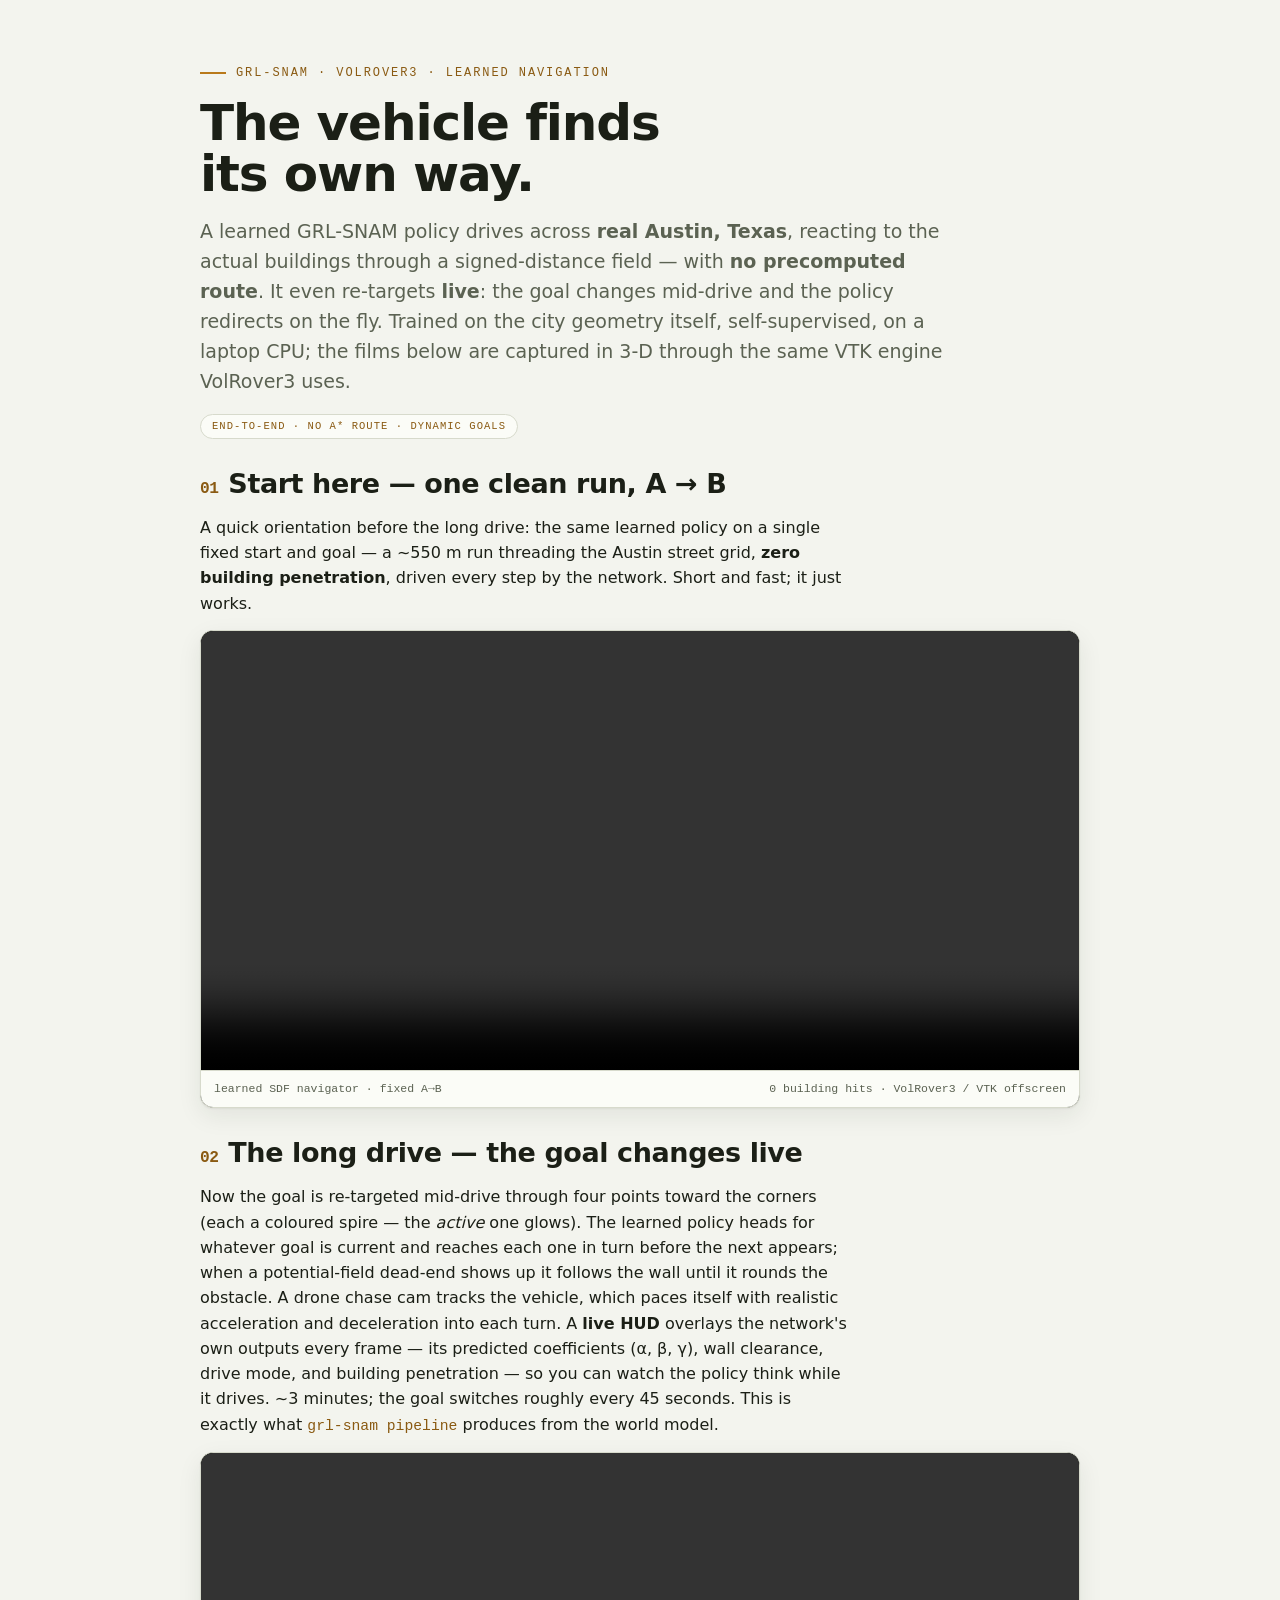
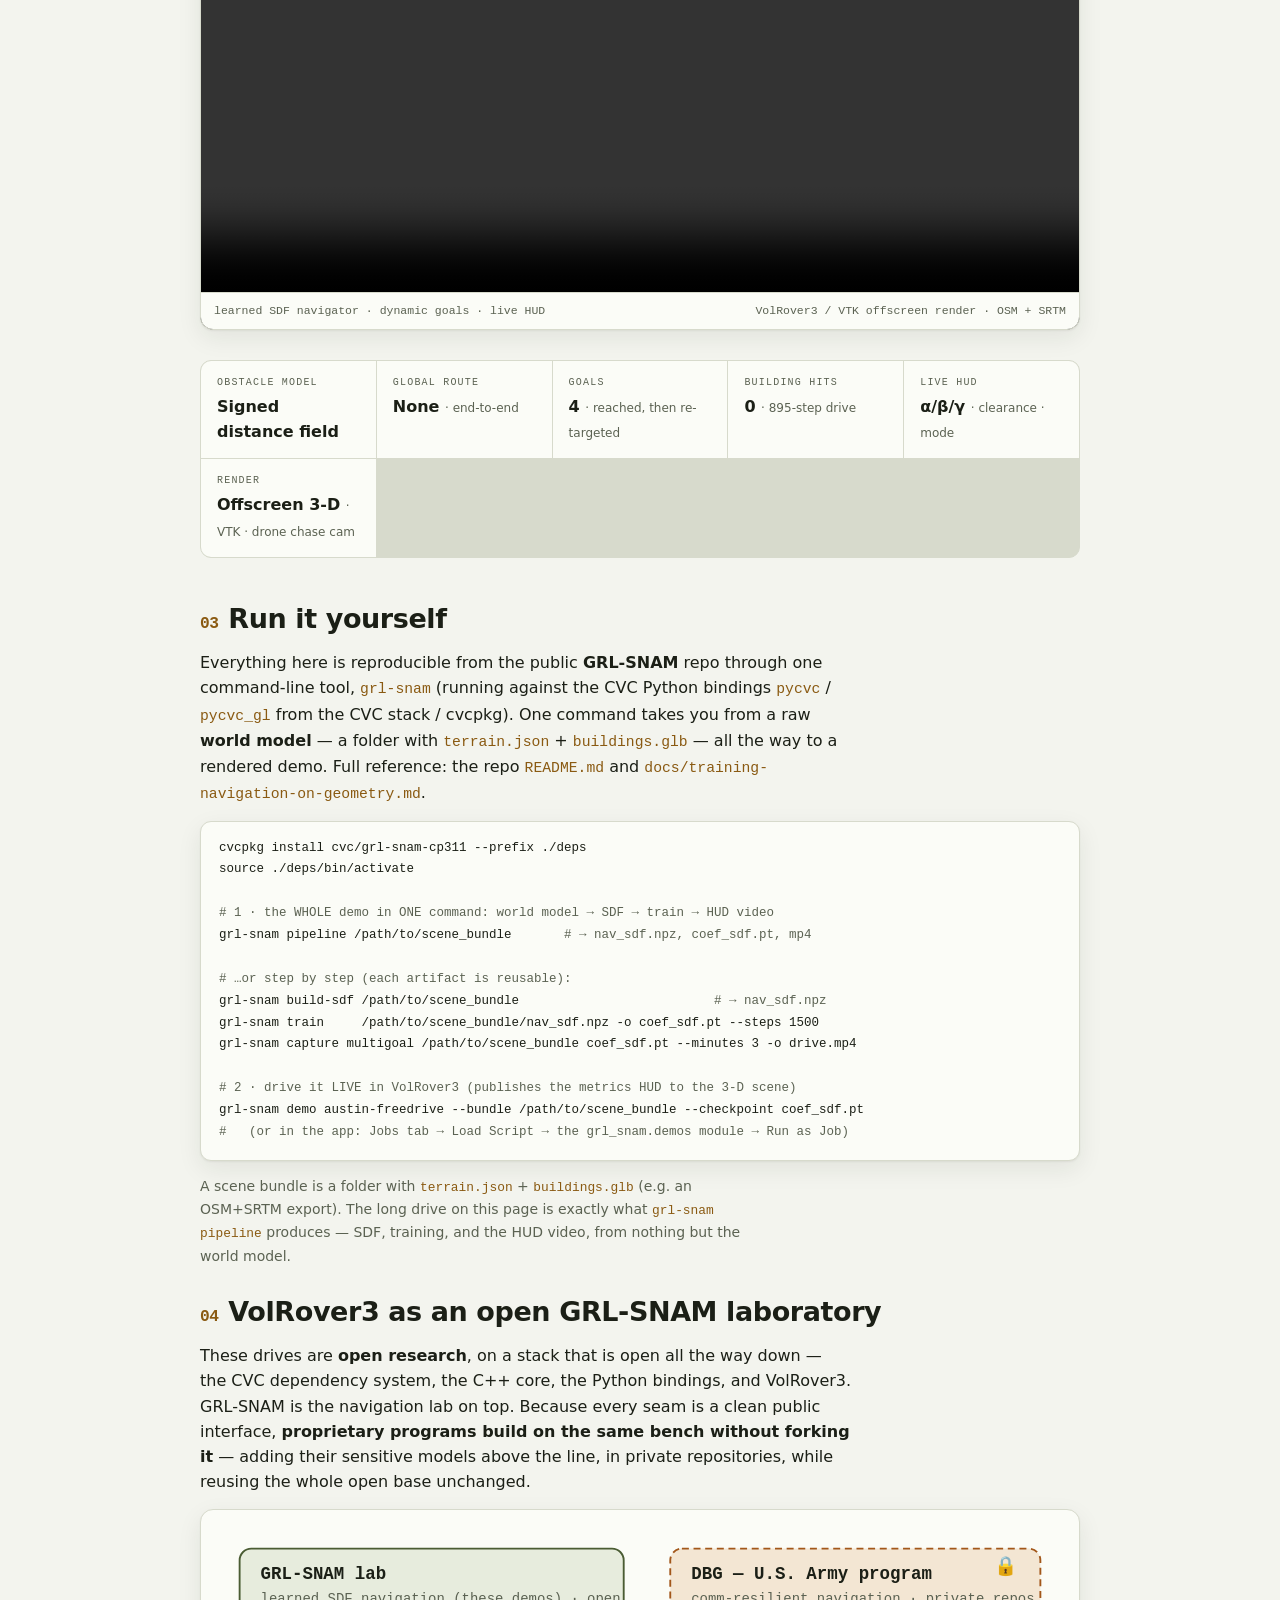
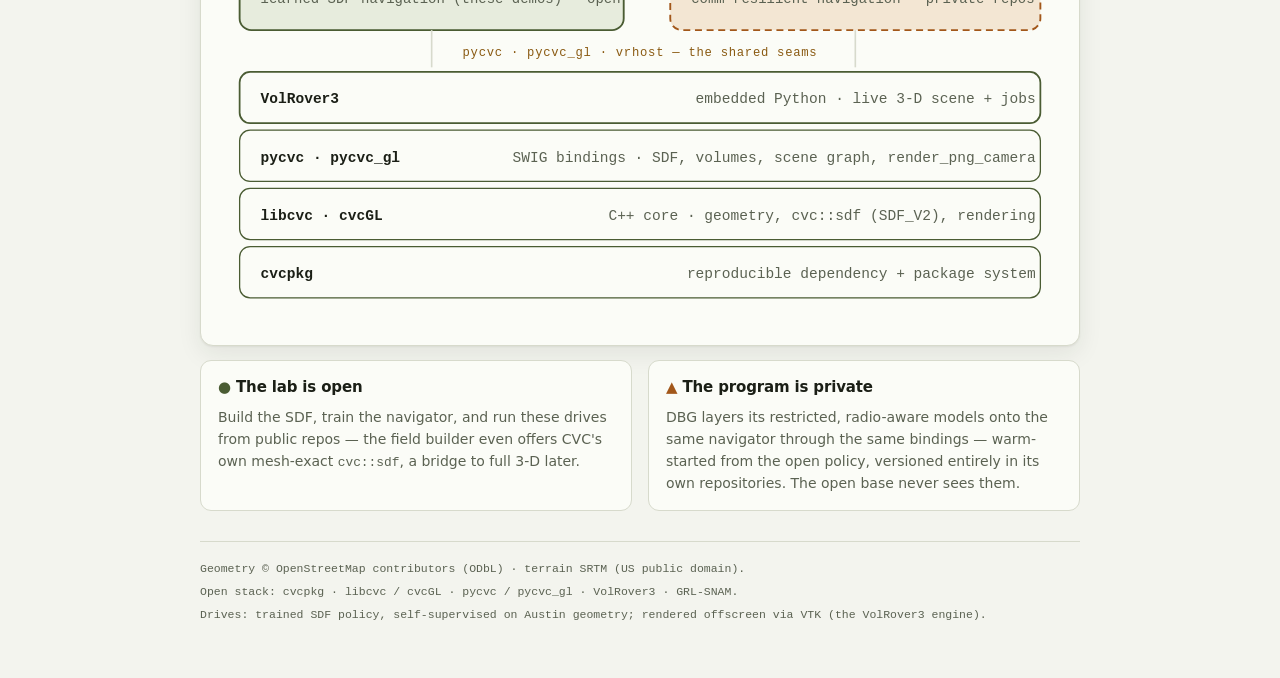
==== 2026-07-grl-snam-cli-demo/index.html @ 275361f1 "GRL-SNAM demo deliverables site: CLI+HUD demo, fog of war, city-scale squads, poster + project page" ====
<!doctype html>
<html lang="en"><head><meta charset="utf-8"><meta name="viewport" content="width=device-width,initial-scale=1">
<title>GRL-SNAM — learned navigation on real Austin (VolRover3)</title>
<style>
  :root{
    --ground:#f3f4ee; --card:#fbfcf7; --ink:#1b1f16; --muted:#5b6252; --line:#d7dacc;
    --accent:#b9791a; --accent-ink:#8a5a12; --open:#4a5c33; --open-soft:#e7ecdd; --prop:#a2571a; --prop-soft:#f3e6d3;
    --shadow:0 1px 2px rgba(28,34,20,.06),0 8px 24px rgba(28,34,20,.08);
    --mono:ui-monospace,"SF Mono",Menlo,Consolas,monospace; --sans:system-ui,-apple-system,"Segoe UI",Roboto,Helvetica,Arial,sans-serif;
  }
  @media (prefers-color-scheme:dark){:root{--ground:#111409;--card:#1c2114;--ink:#edf0e4;--muted:#9aa389;--line:#2b3120;
    --accent:#e0a63e;--accent-ink:#eab857;--open:#7c9750;--open-soft:#20281440;--prop:#e0a63e;--prop-soft:#3a2c1040;
    --shadow:0 1px 2px rgba(0,0,0,.4),0 10px 30px rgba(0,0,0,.5);}}
  *{box-sizing:border-box} body{margin:0}
  .wrap{background:var(--ground);color:var(--ink);font-family:var(--sans);line-height:1.58;padding:clamp(22px,5vw,64px) 20px;display:flex;justify-content:center}
  .col{width:100%;max-width:880px;display:flex;flex-direction:column;gap:30px}
  .eyebrow{font-family:var(--mono);font-size:12px;letter-spacing:.16em;text-transform:uppercase;color:var(--accent-ink);display:flex;align-items:center;gap:10px}
  .eyebrow::before{content:"";width:26px;height:2px;background:var(--accent);display:inline-block}
  h1{font-size:clamp(30px,5.4vw,50px);line-height:1.03;letter-spacing:-.022em;font-weight:800;margin:0;text-wrap:balance;max-width:15ch}
  .lede{font-size:clamp(16px,2.2vw,19px);color:var(--muted);margin:0;max-width:62ch}
  h2{font-size:clamp(21px,3vw,27px);line-height:1.12;letter-spacing:-.015em;margin:0 0 2px;text-wrap:balance}
  h2 .n{font-family:var(--mono);font-size:.6em;color:var(--accent-ink);font-weight:600;margin-right:.6em}
  h3{margin:0 0 6px;font-size:15px;letter-spacing:-.01em}
  section{display:flex;flex-direction:column;gap:14px} p{margin:0;max-width:64ch}
  .tag{display:inline-block;font-family:var(--mono);font-size:10.5px;letter-spacing:.1em;text-transform:uppercase;color:var(--accent-ink);border:1px solid var(--line);border-radius:20px;padding:3px 11px;background:var(--card)}
  figure{margin:0} .screen{border:1px solid var(--line);border-radius:13px;overflow:hidden;box-shadow:var(--shadow);background:#0c0f08}
  video{display:block;width:100%;height:auto;background:#0c0f08}
  .caption{font-family:var(--mono);font-size:11.5px;color:var(--muted);padding:9px 13px;border-top:1px solid var(--line);background:var(--card);display:flex;justify-content:space-between;gap:12px;flex-wrap:wrap}
  .specs{display:grid;grid-template-columns:repeat(auto-fit,minmax(150px,1fr));gap:1px;background:var(--line);border:1px solid var(--line);border-radius:11px;overflow:hidden}
  .spec{background:var(--card);padding:14px 16px;display:flex;flex-direction:column;gap:3px}
  .spec dt{font-family:var(--mono);font-size:10px;letter-spacing:.12em;text-transform:uppercase;color:var(--muted)}
  .spec dd{margin:0;font-size:16px;font-weight:700;font-variant-numeric:tabular-nums}
  .spec dd small{font-weight:500;color:var(--muted);font-size:12px}
  .board{background:var(--card);border:1px solid var(--line);border-radius:13px;padding:20px;box-shadow:var(--shadow)}
  .board svg{display:block;width:100%;height:auto} .board svg text{font-family:var(--mono)}
  .sv-prop{fill:var(--prop-soft);stroke:var(--prop)} .sv-open{fill:var(--open-soft);stroke:var(--open)}
  .sv-band{fill:var(--card);stroke:var(--open)} .sv-seam{stroke:var(--line)}
  .t-ink{fill:var(--ink)} .t-mut{fill:var(--muted)} .t-acc{fill:var(--accent-ink)}
  .cols{display:grid;grid-template-columns:1fr 1fr;gap:16px} @media(max-width:560px){.cols{grid-template-columns:1fr}}
  .mini{background:var(--card);border:1px solid var(--line);border-radius:11px;padding:15px 17px} .mini p{font-size:14px;color:var(--muted)}
  .mini.open h3::before{content:"● ";color:var(--open)} .mini.prop h3::before{content:"▲ ";color:var(--prop)}
  .foot{font-family:var(--mono);font-size:11.5px;color:var(--muted);border-top:1px solid var(--line);padding-top:18px;display:flex;flex-direction:column;gap:5px}
  .mono{font-family:var(--mono);font-size:.92em;color:var(--accent-ink)}
  pre{margin:0;overflow-x:auto;background:var(--card);border:1px solid var(--line);border-radius:11px;padding:16px 18px;box-shadow:var(--shadow);font-family:var(--mono);font-size:12.5px;line-height:1.75;color:var(--ink);white-space:pre}
  pre .c{color:var(--muted)}
</style></head>
<body><div class="wrap"><div class="col">

  <header style="display:flex;flex-direction:column;gap:15px">
    <div class="eyebrow">GRL-SNAM · VolRover3 · learned navigation</div>
    <h1>The vehicle finds its own way.</h1>
    <p class="lede">A learned GRL-SNAM policy drives across <b>real Austin, Texas</b>, reacting to the
      actual buildings through a signed-distance field — with <b>no precomputed route</b>. It even
      re-targets <b>live</b>: the goal changes mid-drive and the policy redirects on the fly. Trained
      on the city geometry itself, self-supervised, on a laptop CPU; the films below are captured in
      3-D through the same VTK engine VolRover3 uses.</p>
    <div><span class="tag">End-to-end · no A* route · dynamic goals</span></div>
  </header>

  <section>
    <h2><span class="n">01</span>Start here — one clean run, A → B</h2>
    <p>A quick orientation before the long drive: the same learned policy on a single fixed start and
      goal — a ~550&nbsp;m run threading the Austin street grid, <b>zero building penetration</b>,
      driven every step by the network. Short and fast; it just works.</p>
    <figure class="screen">
      <video controls autoplay muted loop playsinline preload="metadata"><source src="austin_single_drive.mp4" type="video/mp4"></video>
      <figcaption class="caption"><span>learned SDF navigator · fixed A→B</span><span>0 building hits · VolRover3 / VTK offscreen</span></figcaption>
    </figure>
  </section>

  <section>
    <h2><span class="n">02</span>The long drive — the goal changes live</h2>
    <p>Now the goal is re-targeted mid-drive through four points toward the corners (each a coloured
      spire — the <em>active</em> one glows). The learned policy heads for whatever goal is current and
      reaches each one in turn before the next appears; when a potential-field dead-end shows up it
      follows the wall until it rounds the obstacle. A drone chase cam tracks the vehicle, which paces
      itself with realistic acceleration and deceleration into each turn. A <b>live HUD</b> overlays the
      network's own outputs every frame — its predicted coefficients (α, β, γ), wall clearance, drive
      mode, and building penetration — so you can watch the policy think while it drives. ~3&nbsp;minutes;
      the goal switches roughly every 45&nbsp;seconds. This is exactly what
      <span class="mono">grl-snam&nbsp;pipeline</span> produces from the world model.</p>
    <figure class="screen">
      <video controls muted loop playsinline preload="metadata"><source src="austin_multigoal_freedrive.mp4" type="video/mp4"></video>
      <figcaption class="caption"><span>learned SDF navigator · dynamic goals · live HUD</span><span>VolRover3 / VTK offscreen render · OSM + SRTM</span></figcaption>
    </figure>
    <dl class="specs">
      <div class="spec"><dt>Obstacle model</dt><dd>Signed distance field</dd></div>
      <div class="spec"><dt>Global route</dt><dd>None <small>· end-to-end</small></dd></div>
      <div class="spec"><dt>Goals</dt><dd>4 <small>· reached, then re-targeted</small></dd></div>
      <div class="spec"><dt>Building hits</dt><dd>0 <small>· 895-step drive</small></dd></div>
      <div class="spec"><dt>Live HUD</dt><dd>α/β/γ <small>· clearance · mode</small></dd></div>
      <div class="spec"><dt>Render</dt><dd>Offscreen 3-D <small>· VTK · drone chase cam</small></dd></div>
    </dl>
  </section>

  <section>
    <h2><span class="n">03</span>Run it yourself</h2>
    <p>Everything here is reproducible from the public <b>GRL-SNAM</b> repo through one command-line
      tool, <span class="mono">grl-snam</span> (running against the CVC Python bindings
      <span class="mono">pycvc</span> / <span class="mono">pycvc_gl</span> from the CVC stack / cvcpkg).
      One command takes you from a raw <b>world model</b> — a folder with
      <span class="mono">terrain.json</span> + <span class="mono">buildings.glb</span> — all the way to a
      rendered demo. Full reference: the repo <span class="mono">README.md</span> and
      <span class="mono">docs/training-navigation-on-geometry.md</span>.</p>
    <pre>cvcpkg install cvc/grl-snam-cp311 --prefix ./deps
source ./deps/bin/activate

<span class="c"># 1 · the WHOLE demo in ONE command: world model → SDF → train → HUD video</span>
grl-snam pipeline /path/to/scene_bundle       <span class="c"># → nav_sdf.npz, coef_sdf.pt, mp4</span>

<span class="c"># …or step by step (each artifact is reusable):</span>
grl-snam build-sdf /path/to/scene_bundle                          <span class="c"># → nav_sdf.npz</span>
grl-snam train     /path/to/scene_bundle/nav_sdf.npz -o coef_sdf.pt --steps 1500
grl-snam capture multigoal /path/to/scene_bundle coef_sdf.pt --minutes 3 -o drive.mp4

<span class="c"># 2 · drive it LIVE in VolRover3 (publishes the metrics HUD to the 3-D scene)</span>
grl-snam demo austin-freedrive --bundle /path/to/scene_bundle --checkpoint coef_sdf.pt
<span class="c">#   (or in the app: Jobs tab → Load Script → the grl_snam.demos module → Run as Job)</span></pre>
    <p style="font-size:14px;color:var(--muted)">A scene bundle is a folder with <span class="mono">terrain.json</span> +
      <span class="mono">buildings.glb</span> (e.g. an OSM+SRTM export). The long drive on this page is exactly
      what <span class="mono">grl-snam pipeline</span> produces — SDF, training, and the HUD video, from
      nothing but the world model.</p>
  </section>

  <section>
    <h2><span class="n">04</span>VolRover3 as an open GRL-SNAM laboratory</h2>
    <p>These drives are <b>open research</b>, on a stack that is open all the way down — the CVC
      dependency system, the C++ core, the Python bindings, and VolRover3. GRL-SNAM is the navigation
      lab on top. Because every seam is a clean public interface, <b>proprietary programs build on the
      same bench without forking it</b> — adding their sensitive models above the line, in private
      repositories, while reusing the whole open base unchanged.</p>
    <div class="board">
      <svg viewBox="0 0 720 340" role="img" aria-label="Layered architecture: open CVC/GRL-SNAM platform with proprietary work on top">
        <rect class="sv-prop" x="386" y="16" width="318" height="70" rx="10" stroke-width="1.6" stroke-dasharray="6 4"/>
        <text class="t-ink" x="404" y="42" font-size="15" font-weight="700">DBG — U.S. Army program</text>
        <text class="t-mut" x="404" y="63" font-size="12">comm-resilient navigation · private repos</text>
        <text x="684" y="36" font-size="16" text-anchor="end">🔒</text>
        <rect class="sv-open" x="16" y="16" width="330" height="70" rx="10" stroke-width="1.6"/>
        <text class="t-ink" x="34" y="42" font-size="15" font-weight="700">GRL-SNAM lab</text>
        <text class="t-mut" x="34" y="63" font-size="12">learned SDF navigation (these demos) · open</text>
        <line class="sv-seam" x1="181" y1="86" x2="181" y2="118" stroke-width="1.4"/>
        <line class="sv-seam" x1="545" y1="86" x2="545" y2="118" stroke-width="1.4"/>
        <text class="t-acc" x="360" y="108" text-anchor="middle" font-size="10.5" letter-spacing=".06em">pycvc · pycvc_gl · vrhost — the shared seams</text>
        <rect class="sv-band" x="16" y="122" width="688" height="44" rx="9" stroke-width="1.5"/>
        <text class="t-ink" x="34" y="149" font-size="12.5" font-weight="700">VolRover3</text>
        <text class="t-mut" x="700" y="149" font-size="12.5" text-anchor="end">embedded Python · live 3-D scene + jobs</text>
        <rect class="sv-band" x="16" y="172" width="688" height="44" rx="9" stroke-width="1.1"/>
        <text class="t-ink" x="34" y="199" font-size="12.5" font-weight="700">pycvc · pycvc_gl</text>
        <text class="t-mut" x="700" y="199" font-size="12.5" text-anchor="end">SWIG bindings · SDF, volumes, scene graph, render_png_camera</text>
        <rect class="sv-band" x="16" y="222" width="688" height="44" rx="9" stroke-width="1.1"/>
        <text class="t-ink" x="34" y="249" font-size="12.5" font-weight="700">libcvc · cvcGL</text>
        <text class="t-mut" x="700" y="249" font-size="12.5" text-anchor="end">C++ core · geometry, cvc::sdf (SDF_V2), rendering</text>
        <rect class="sv-band" x="16" y="272" width="688" height="44" rx="9" stroke-width="1.1"/>
        <text class="t-ink" x="34" y="299" font-size="12.5" font-weight="700">cvcpkg</text>
        <text class="t-mut" x="700" y="299" font-size="12.5" text-anchor="end">reproducible dependency + package system</text>
      </svg>
    </div>
    <div class="cols">
      <div class="mini open"><h3>The lab is open</h3><p>Build the SDF, train the navigator, and run these
        drives from public repos — the field builder even offers CVC's own mesh-exact
        <span style="font-family:var(--mono);font-size:.92em">cvc::sdf</span>, a bridge to full 3-D later.</p></div>
      <div class="mini prop"><h3>The program is private</h3><p>DBG layers its restricted, radio-aware models
        onto the same navigator through the same bindings — warm-started from the open policy, versioned
        entirely in its own repositories. The open base never sees them.</p></div>
    </div>
  </section>

  <div class="foot">
    <span>Geometry © OpenStreetMap contributors (ODbL) · terrain SRTM (US public domain).</span>
    <span>Open stack: cvcpkg · libcvc / cvcGL · pycvc / pycvc_gl · VolRover3 · GRL-SNAM.</span>
    <span>Drives: trained SDF policy, self-supervised on Austin geometry; rendered offscreen via VTK (the VolRover3 engine).</span>
  </div>

</div></div></body></html>
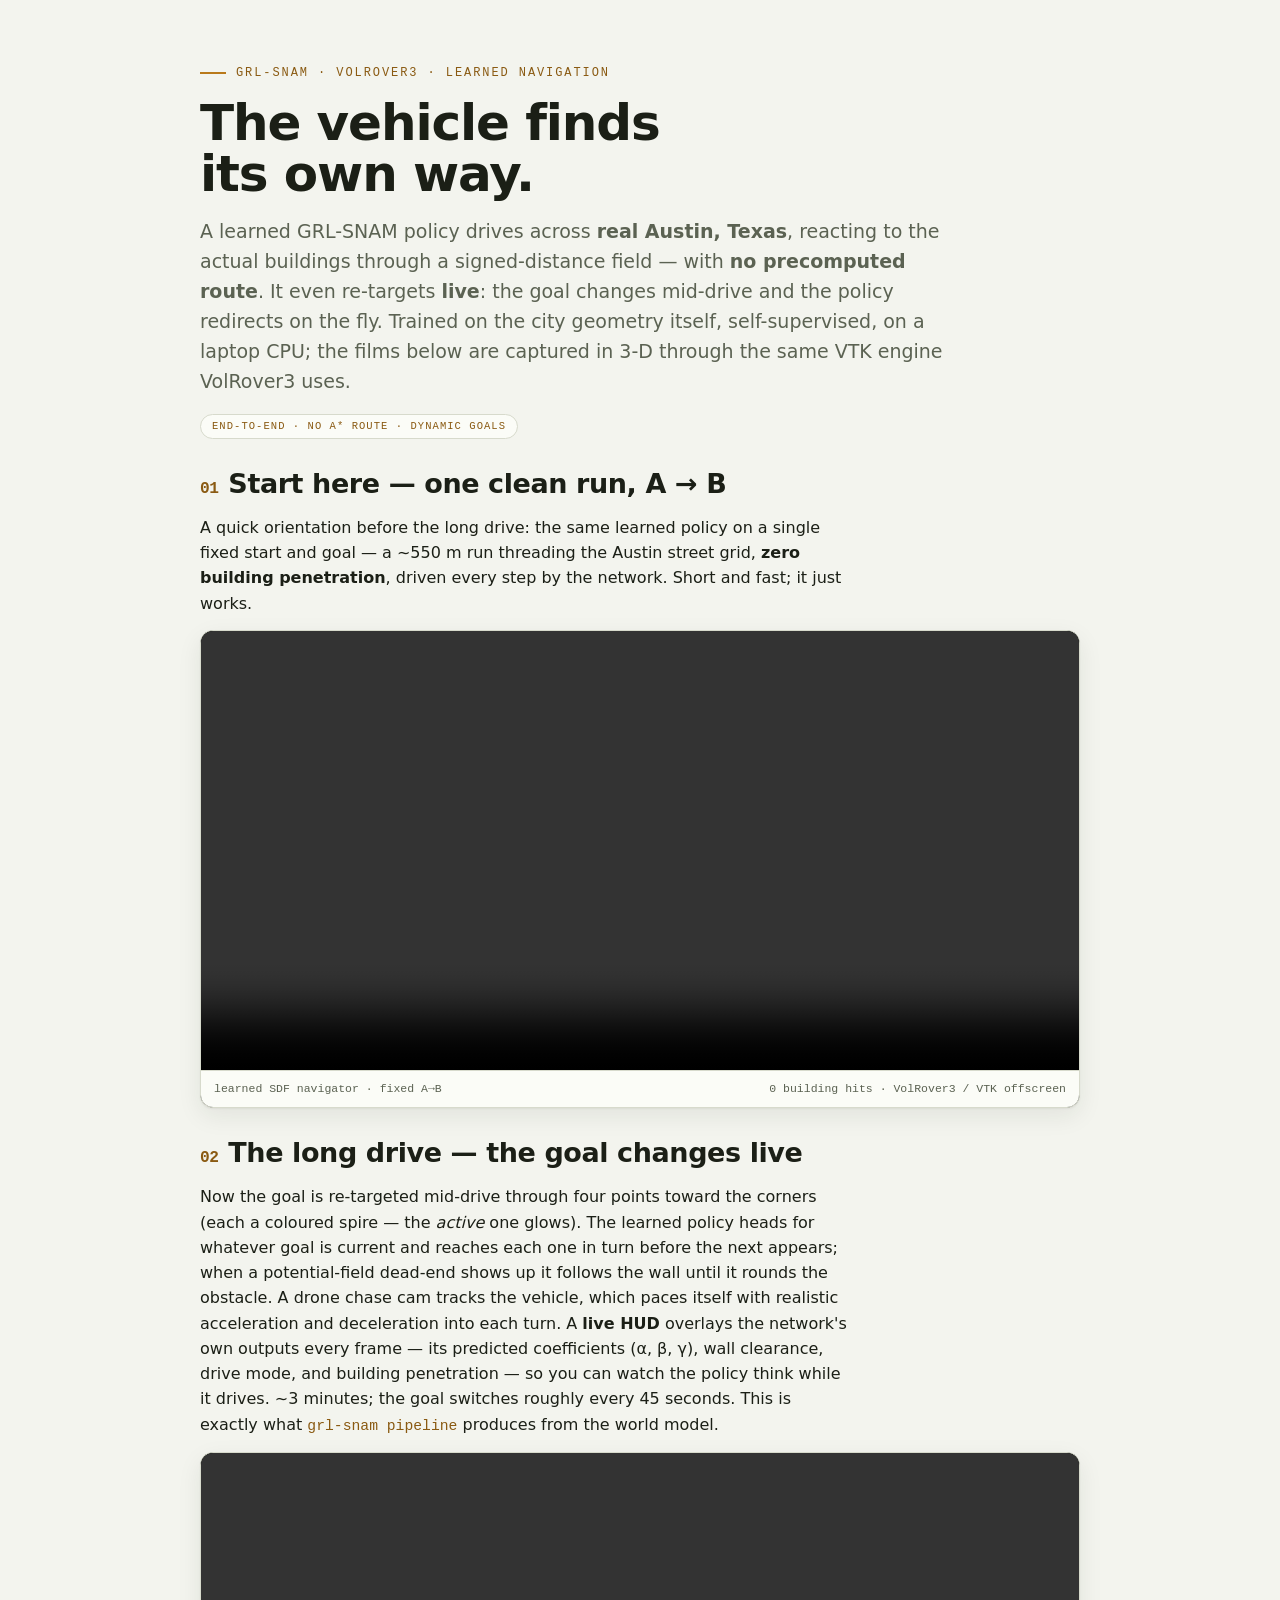
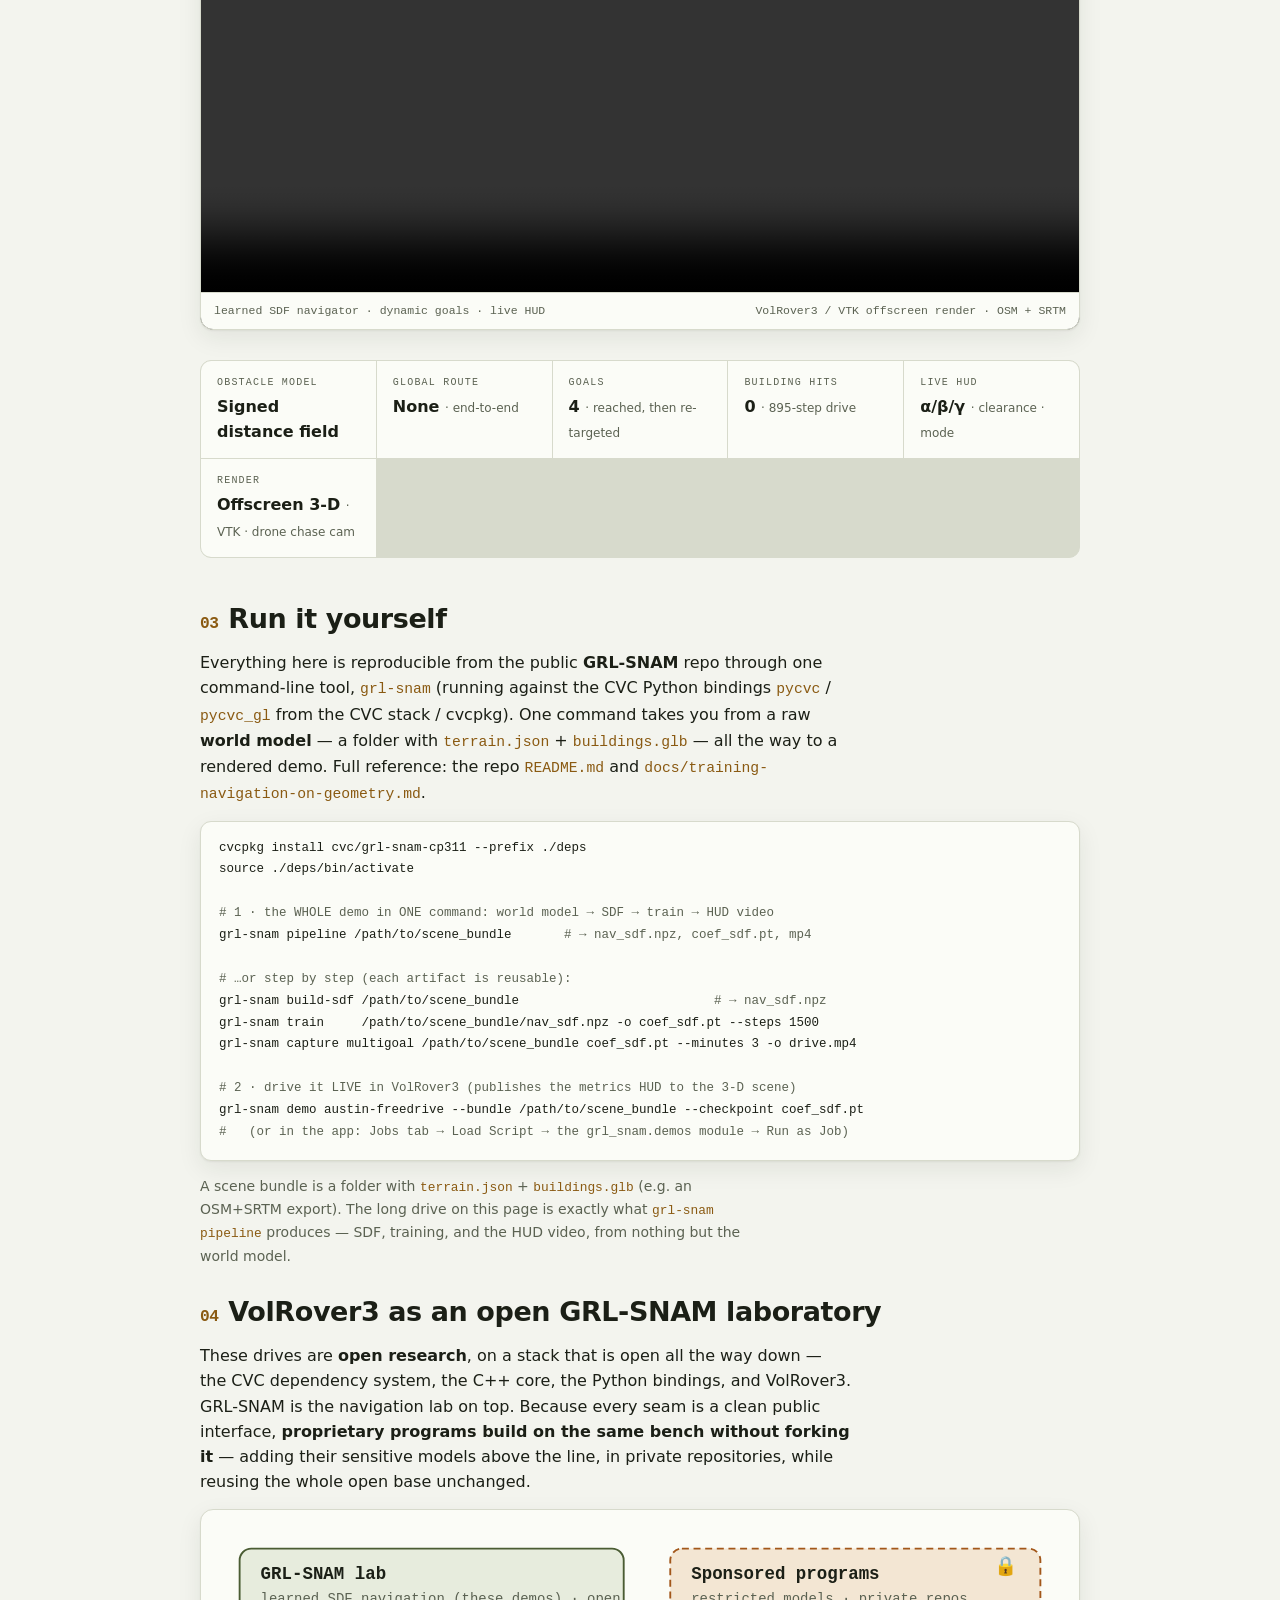
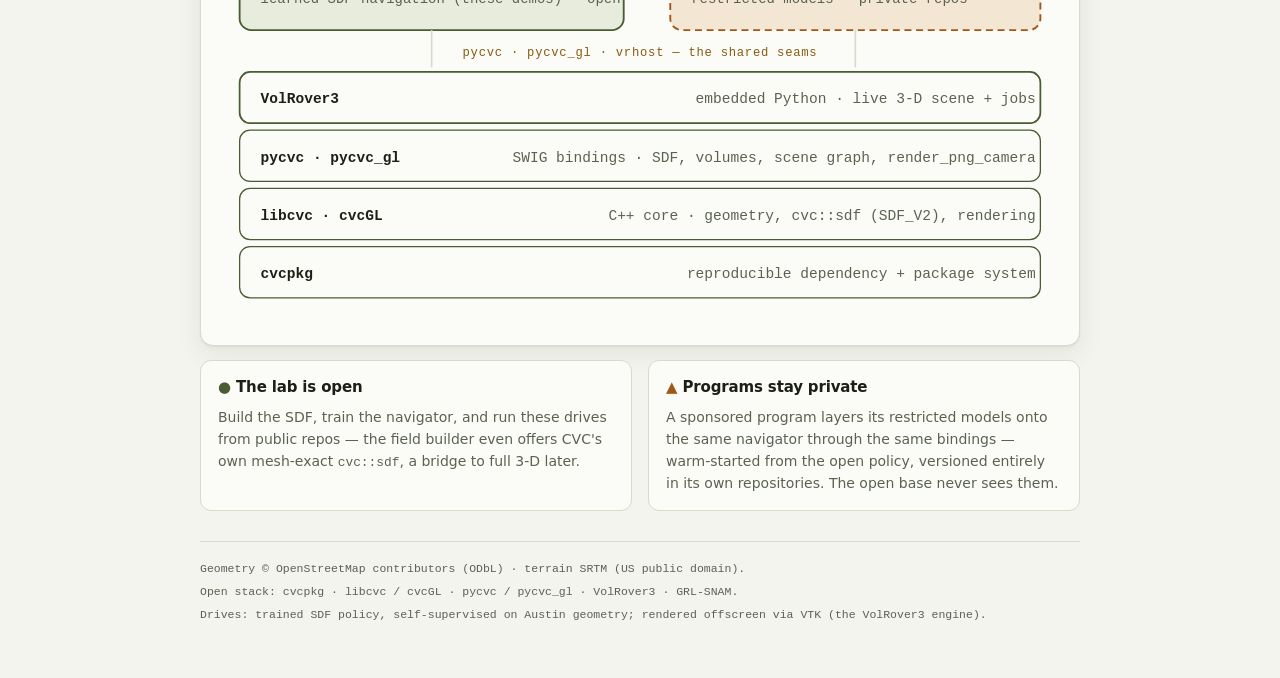
==== commit eb497405: "Remove program-specific references from the public site The CLI demo's architecture diagram named a " ====
--- a/2026-07-grl-snam-cli-demo/index.html
+++ b/2026-07-grl-snam-cli-demo/index.html
@@ -132,8 +132,8 @@
     <div class="board">
       <svg viewBox="0 0 720 340" role="img" aria-label="Layered architecture: open CVC/GRL-SNAM platform with proprietary work on top">
         <rect class="sv-prop" x="386" y="16" width="318" height="70" rx="10" stroke-width="1.6" stroke-dasharray="6 4"/>
-        <text class="t-ink" x="404" y="42" font-size="15" font-weight="700">DBG — U.S. Army program</text>
-        <text class="t-mut" x="404" y="63" font-size="12">comm-resilient navigation · private repos</text>
+        <text class="t-ink" x="404" y="42" font-size="15" font-weight="700">Sponsored programs</text>
+        <text class="t-mut" x="404" y="63" font-size="12">restricted models · private repos</text>
         <text x="684" y="36" font-size="16" text-anchor="end">🔒</text>
         <rect class="sv-open" x="16" y="16" width="330" height="70" rx="10" stroke-width="1.6"/>
         <text class="t-ink" x="34" y="42" font-size="15" font-weight="700">GRL-SNAM lab</text>
@@ -159,7 +159,7 @@
       <div class="mini open"><h3>The lab is open</h3><p>Build the SDF, train the navigator, and run these
         drives from public repos — the field builder even offers CVC's own mesh-exact
         <span style="font-family:var(--mono);font-size:.92em">cvc::sdf</span>, a bridge to full 3-D later.</p></div>
-      <div class="mini prop"><h3>The program is private</h3><p>DBG layers its restricted, radio-aware models
+      <div class="mini prop"><h3>Programs stay private</h3><p>A sponsored program layers its restricted models
         onto the same navigator through the same bindings — warm-started from the open policy, versioned
         entirely in its own repositories. The open base never sees them.</p></div>
     </div>
